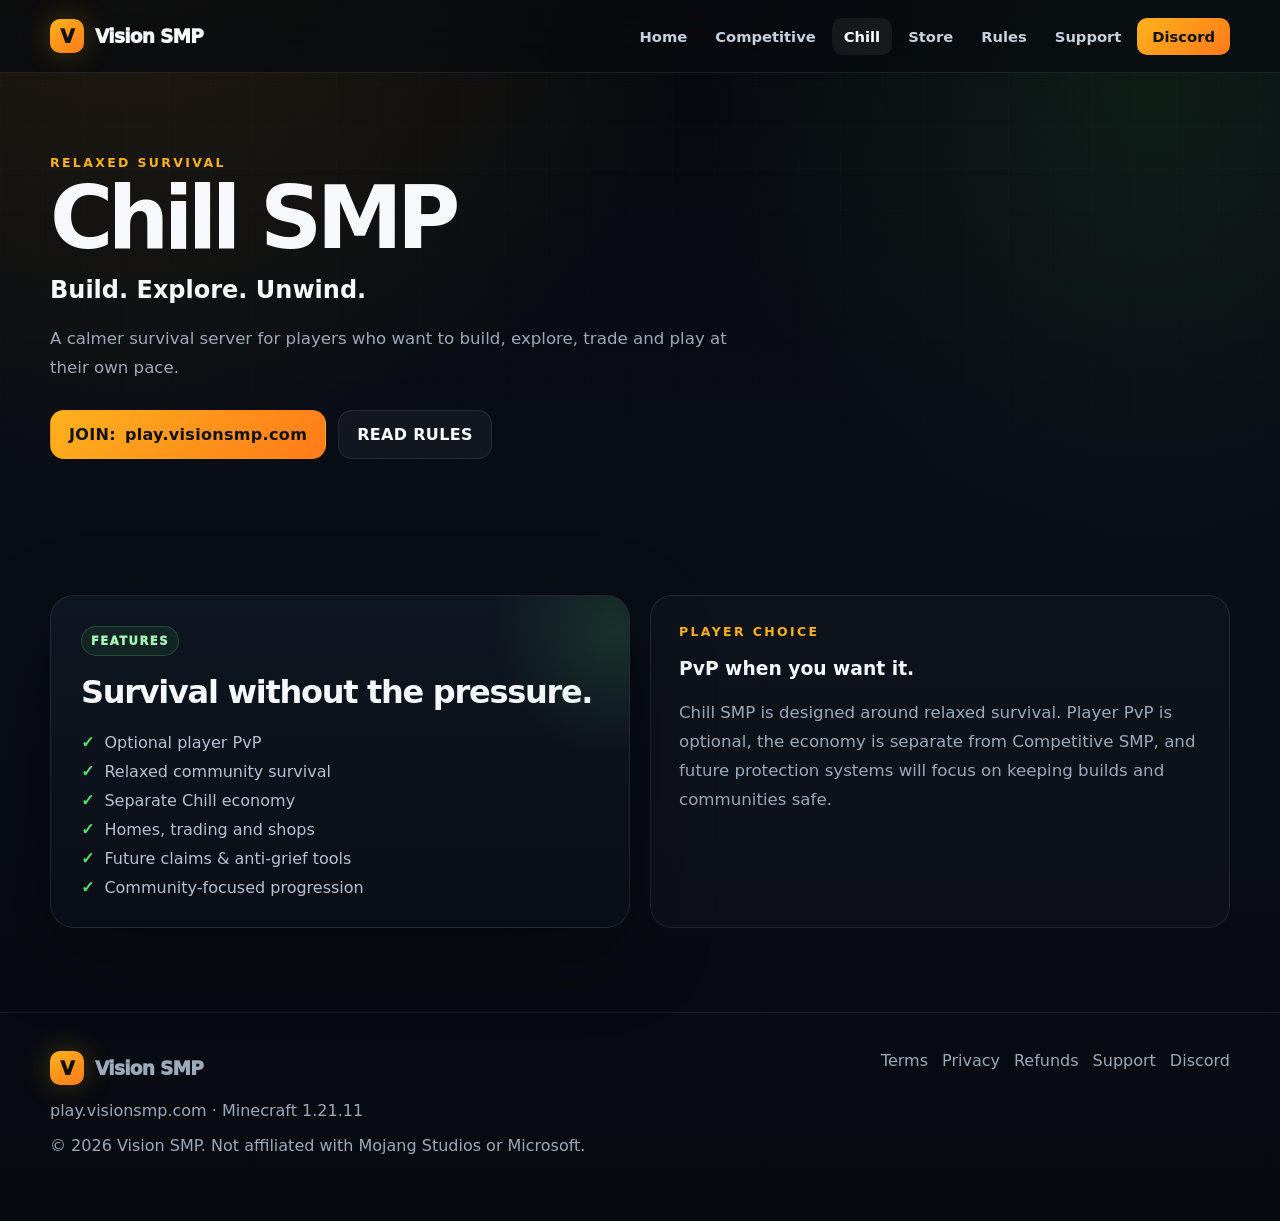
==== chill.html @ ebf687ab "Add files via upload" ====
<!doctype html>
<html lang="en"><head>
<meta charset="utf-8"><meta name="viewport" content="width=device-width,initial-scale=1">
<title>Chill SMP — Vision SMP</title><meta name="description" content="Vision SMP relaxed survival server.">
<link rel="stylesheet" href="/css/style.css"></head>
<body data-mode="chill"><div id="site-nav"></div><main><section id="mode-page" class="page-hero"><div class="container">
    <div id="mode-badge" class="eyebrow"></div><h1 id="mode-name"></h1>
    <h2 id="mode-kicker"></h2><p id="mode-desc" class="section-copy"></p>
    <div class="actions"><a class="btn btn-primary" href="/index.html">JOIN: <span data-ip></span></a><a class="btn btn-secondary" href="/rules.html">READ RULES</a></div>
    </div></section>
    <section class="section"><div class="container cards-2">
      <div class="mode-card green reveal"><span class="badge">FEATURES</span><h3>Survival without the pressure.</h3><ul id="mode-features" class="feature-list"></ul></div>
      <div class="content-card reveal"><div class="eyebrow">PLAYER CHOICE</div><h3>PvP when you want it.</h3><p class="section-copy">Chill SMP is designed around relaxed survival. Player PvP is optional, the economy is separate from Competitive SMP, and future protection systems will focus on keeping builds and communities safe.</p></div>
    </div></section></main><div id="site-footer"></div>
<script src="/js/content.js"></script><script src="/js/site.js"></script></body></html>
---- css/style.css ----
:root{
  --bg:#070a0f;
  --bg2:#0b1018;
  --panel:rgba(17,24,36,.72);
  --panel2:rgba(12,18,28,.92);
  --line:rgba(255,255,255,.09);
  --text:#f6f8fb;
  --muted:#9ca9ba;
  --gold:#ffb21d;
  --gold2:#ff7a18;
  --green:#56e06f;
  --cyan:#62d8ff;
  --shadow:0 24px 80px rgba(0,0,0,.38);
  --radius:24px;
}
*{box-sizing:border-box}
html{scroll-behavior:smooth}
body{
  margin:0;
  color:var(--text);
  background:
    radial-gradient(circle at 10% -10%, rgba(255,178,29,.12), transparent 34%),
    radial-gradient(circle at 90% 8%, rgba(86,224,111,.09), transparent 28%),
    linear-gradient(180deg,#07090d 0%,#090e16 48%,#070a0f 100%);
  font-family:Inter,ui-sans-serif,system-ui,-apple-system,BlinkMacSystemFont,"Segoe UI",sans-serif;
  min-height:100vh;
}
body::before{
  content:"";
  position:fixed; inset:0; pointer-events:none; z-index:-1;
  background-image:
    linear-gradient(rgba(255,255,255,.025) 1px,transparent 1px),
    linear-gradient(90deg,rgba(255,255,255,.025) 1px,transparent 1px);
  background-size:42px 42px;
  mask-image:linear-gradient(to bottom,rgba(0,0,0,.65),transparent 78%);
}
a{color:inherit;text-decoration:none}
button,input,textarea{font:inherit}
.container{width:min(1180px,calc(100% - 38px));margin:0 auto}
.muted{color:var(--muted)}
.eyebrow{font-size:.78rem;letter-spacing:.19em;font-weight:900;color:var(--gold)}
.section{padding:84px 0}
.section-tight{padding:52px 0}
.section-title{font-size:clamp(2rem,5vw,3.6rem);line-height:.98;margin:.35rem 0 1rem;letter-spacing:-.055em}
.section-copy{max-width:720px;color:var(--muted);font-size:1.04rem;line-height:1.75}
.glow-line{height:1px;background:linear-gradient(90deg,transparent,var(--gold),transparent);opacity:.5}
.nav{
  position:sticky; top:0; z-index:30;
  background:rgba(7,10,15,.72);
  backdrop-filter:blur(18px);
  border-bottom:1px solid var(--line);
}
.nav-inner{height:72px;display:flex;align-items:center;justify-content:space-between;gap:20px}
.brand{font-weight:1000;letter-spacing:-.04em;font-size:1.16rem;display:flex;align-items:center;gap:11px}
.brand-mark{
  width:34px;height:34px;border-radius:10px;
  display:grid;place-items:center;
  background:linear-gradient(145deg,var(--gold),var(--gold2));
  color:#111;font-weight:1000;
  box-shadow:0 0 28px rgba(255,178,29,.25)
}
.nav-links{display:flex;align-items:center;gap:4px}
.nav-links a{padding:10px 12px;color:#c7d0dc;font-size:.92rem;font-weight:750;border-radius:10px}
.nav-links a:hover,.nav-links a.active{color:#fff;background:rgba(255,255,255,.06)}
.nav-cta{padding:10px 15px!important;background:linear-gradient(135deg,var(--gold),var(--gold2))!important;color:#101216!important}
.menu-btn{display:none;border:1px solid var(--line);background:rgba(255,255,255,.04);color:#fff;border-radius:11px;padding:8px 11px}
.hero{position:relative;overflow:hidden;padding:105px 0 70px}
.hero::after{
  content:"";position:absolute;width:560px;height:560px;border-radius:50%;
  right:-170px;top:-140px;background:radial-gradient(circle,rgba(255,178,29,.15),transparent 66%);
  pointer-events:none
}
.hero-grid{display:grid;grid-template-columns:1.1fr .9fr;align-items:center;gap:70px}
.hero h1{font-size:clamp(3.25rem,8vw,6.9rem);line-height:.82;letter-spacing:-.075em;margin:15px 0 25px;max-width:900px}
.hero h1 span{display:block;color:transparent;background:linear-gradient(135deg,#fff 10%,#b8c4d2 90%);background-clip:text}
.hero h1 .hot{background:linear-gradient(135deg,var(--gold),#ffd76a);background-clip:text}
.hero p{font-size:1.12rem;color:var(--muted);line-height:1.75;max-width:650px}
.actions{display:flex;gap:12px;flex-wrap:wrap;margin-top:28px}
.btn{
  border:1px solid var(--line);border-radius:14px;padding:14px 18px;
  font-weight:900;letter-spacing:.02em;cursor:pointer;
  transition:.18s transform,.18s border-color,.18s background;
  display:inline-flex;align-items:center;justify-content:center;gap:9px
}
.btn:hover{transform:translateY(-2px)}
.btn-primary{background:linear-gradient(135deg,var(--gold),var(--gold2));color:#111;border-color:transparent}
.btn-secondary{background:rgba(255,255,255,.045);color:#fff}
.copy-status{min-height:20px;margin-top:10px;color:var(--green);font-size:.88rem;font-weight:800}
.hero-console{
  position:relative;border:1px solid var(--line);border-radius:28px;padding:22px;
  background:linear-gradient(180deg,rgba(17,24,36,.88),rgba(9,13,20,.9));
  box-shadow:var(--shadow);overflow:hidden
}
.hero-console::before{
  content:"";position:absolute;inset:0;background:linear-gradient(130deg,rgba(255,178,29,.08),transparent 35%,rgba(86,224,111,.06));
  pointer-events:none
}
.server-top{display:flex;align-items:center;justify-content:space-between;gap:12px;margin-bottom:18px}
.status-pill{display:inline-flex;gap:8px;align-items:center;padding:7px 10px;border-radius:999px;background:rgba(86,224,111,.09);border:1px solid rgba(86,224,111,.22);color:#a6f6b5;font-weight:850;font-size:.8rem}
.dot{width:8px;height:8px;border-radius:50%;background:var(--green);box-shadow:0 0 15px rgba(86,224,111,.7)}
.ip-box{padding:20px;border-radius:18px;background:#090e16;border:1px solid var(--line);margin-bottom:14px}
.ip-label{font-size:.74rem;color:var(--muted);font-weight:900;letter-spacing:.16em}
.ip-value{font-size:clamp(1.25rem,3vw,2rem);font-weight:1000;letter-spacing:-.04em;margin-top:6px}
.mode-mini{display:grid;grid-template-columns:1fr 1fr;gap:12px}
.mini{border:1px solid var(--line);background:rgba(255,255,255,.03);padding:16px;border-radius:17px}
.mini strong{display:block;margin-bottom:5px}
.mini small{color:var(--muted)}
.stats{display:grid;grid-template-columns:repeat(4,1fr);gap:12px}
.stat{padding:22px;border:1px solid var(--line);border-radius:18px;background:rgba(255,255,255,.025)}
.stat b{font-size:1.45rem;display:block;letter-spacing:-.035em}
.stat span{font-size:.76rem;color:var(--muted);letter-spacing:.14em;font-weight:900}
.cards-2{display:grid;grid-template-columns:1fr 1fr;gap:20px}
.mode-card{
  position:relative;border:1px solid var(--line);background:linear-gradient(180deg,rgba(17,24,36,.8),rgba(10,15,23,.88));
  border-radius:var(--radius);padding:30px;overflow:hidden;box-shadow:var(--shadow)
}
.mode-card::before{
  content:"";position:absolute;width:270px;height:270px;border-radius:50%;right:-120px;top:-100px;
  background:radial-gradient(circle,rgba(255,178,29,.16),transparent 65%)
}
.mode-card.green::before{background:radial-gradient(circle,rgba(86,224,111,.14),transparent 65%)}
.badge{display:inline-flex;padding:7px 9px;border:1px solid rgba(255,178,29,.22);color:#ffd471;background:rgba(255,178,29,.08);border-radius:999px;font-size:.72rem;font-weight:1000;letter-spacing:.13em}
.green .badge{border-color:rgba(86,224,111,.22);color:#a8f4b5;background:rgba(86,224,111,.08)}
.mode-card h3{font-size:2rem;margin:17px 0 7px;letter-spacing:-.04em}
.mode-card .kicker{font-weight:900;color:#d9e0ea}
.feature-list{display:grid;gap:10px;margin:22px 0 0;padding:0;list-style:none}
.feature-list li{color:#b7c1cf;display:flex;gap:10px;align-items:flex-start}
.feature-list li::before{content:"✓";font-weight:1000;color:var(--gold)}
.green .feature-list li::before{color:var(--green)}
.rank-grid{display:grid;grid-template-columns:repeat(3,1fr);gap:18px}
.rank-card{position:relative;padding:27px;border:1px solid var(--line);border-radius:22px;background:rgba(255,255,255,.03)}
.rank-card.featured{border-color:rgba(255,178,29,.4);transform:translateY(-7px);box-shadow:0 20px 70px rgba(255,178,29,.08)}
.rank-card h3{font-size:1.8rem;margin:7px 0}
.rank-label{font-size:.72rem;letter-spacing:.15em;font-weight:1000;color:var(--muted)}
.price{font-weight:1000;color:var(--gold);margin:18px 0}
.rank-card ul{padding:0;list-style:none;display:grid;gap:10px;color:#bdc7d4}
.rank-card li::before{content:"+";color:var(--gold);font-weight:1000;margin-right:8px}
.callout{padding:34px;border:1px solid var(--line);border-radius:26px;background:linear-gradient(135deg,rgba(255,178,29,.08),rgba(86,224,111,.04));display:flex;align-items:center;justify-content:space-between;gap:24px}
.callout h3{font-size:1.8rem;margin:0 0 8px;letter-spacing:-.04em}
.page-hero{padding:82px 0 52px}
.page-hero h1{font-size:clamp(2.8rem,7vw,5.4rem);margin:10px 0 15px;letter-spacing:-.065em;line-height:.88}
.content-card{padding:28px;border:1px solid var(--line);border-radius:22px;background:rgba(255,255,255,.025)}
.rule-grid{display:grid;grid-template-columns:repeat(2,1fr);gap:14px}
.rule{padding:22px;border:1px solid var(--line);border-radius:17px;background:rgba(255,255,255,.025)}
.rule h3{margin:0 0 8px}
.rule p{margin:0;color:var(--muted);line-height:1.65}
.support-grid{display:grid;grid-template-columns:repeat(3,1fr);gap:16px}
.support-card{padding:24px;border:1px solid var(--line);border-radius:20px;background:rgba(255,255,255,.025)}
.support-card h3{margin-top:0}
.legal h2{margin-top:34px}
.legal p,.legal li{color:#b7c1cf;line-height:1.78}
.footer{border-top:1px solid var(--line);padding:38px 0 50px;color:var(--muted)}
.footer-inner{display:flex;justify-content:space-between;gap:28px;align-items:flex-start}
.footer-links{display:flex;gap:14px;flex-wrap:wrap}
.footer a:hover{color:#fff}
.reveal{opacity:0;transform:translateY(12px);transition:.5s opacity,.5s transform}
.reveal.visible{opacity:1;transform:none}
@media(max-width:900px){
  .hero-grid,.cards-2{grid-template-columns:1fr}
  .hero{padding-top:70px}
  .hero-console{max-width:650px}
  .rank-grid{grid-template-columns:1fr}
  .rank-card.featured{transform:none}
  .stats{grid-template-columns:1fr 1fr}
  .support-grid{grid-template-columns:1fr}
  .nav-links{display:none;position:absolute;top:72px;left:19px;right:19px;padding:12px;background:#0d131d;border:1px solid var(--line);border-radius:15px;flex-direction:column;align-items:stretch}
  .nav-links.open{display:flex}
  .menu-btn{display:block}
}
@media(max-width:620px){
  .container{width:min(100% - 26px,1180px)}
  .hero h1{font-size:3.6rem}
  .stats,.rule-grid,.mode-mini{grid-template-columns:1fr}
  .section{padding:62px 0}
  .callout,.footer-inner{flex-direction:column}
}
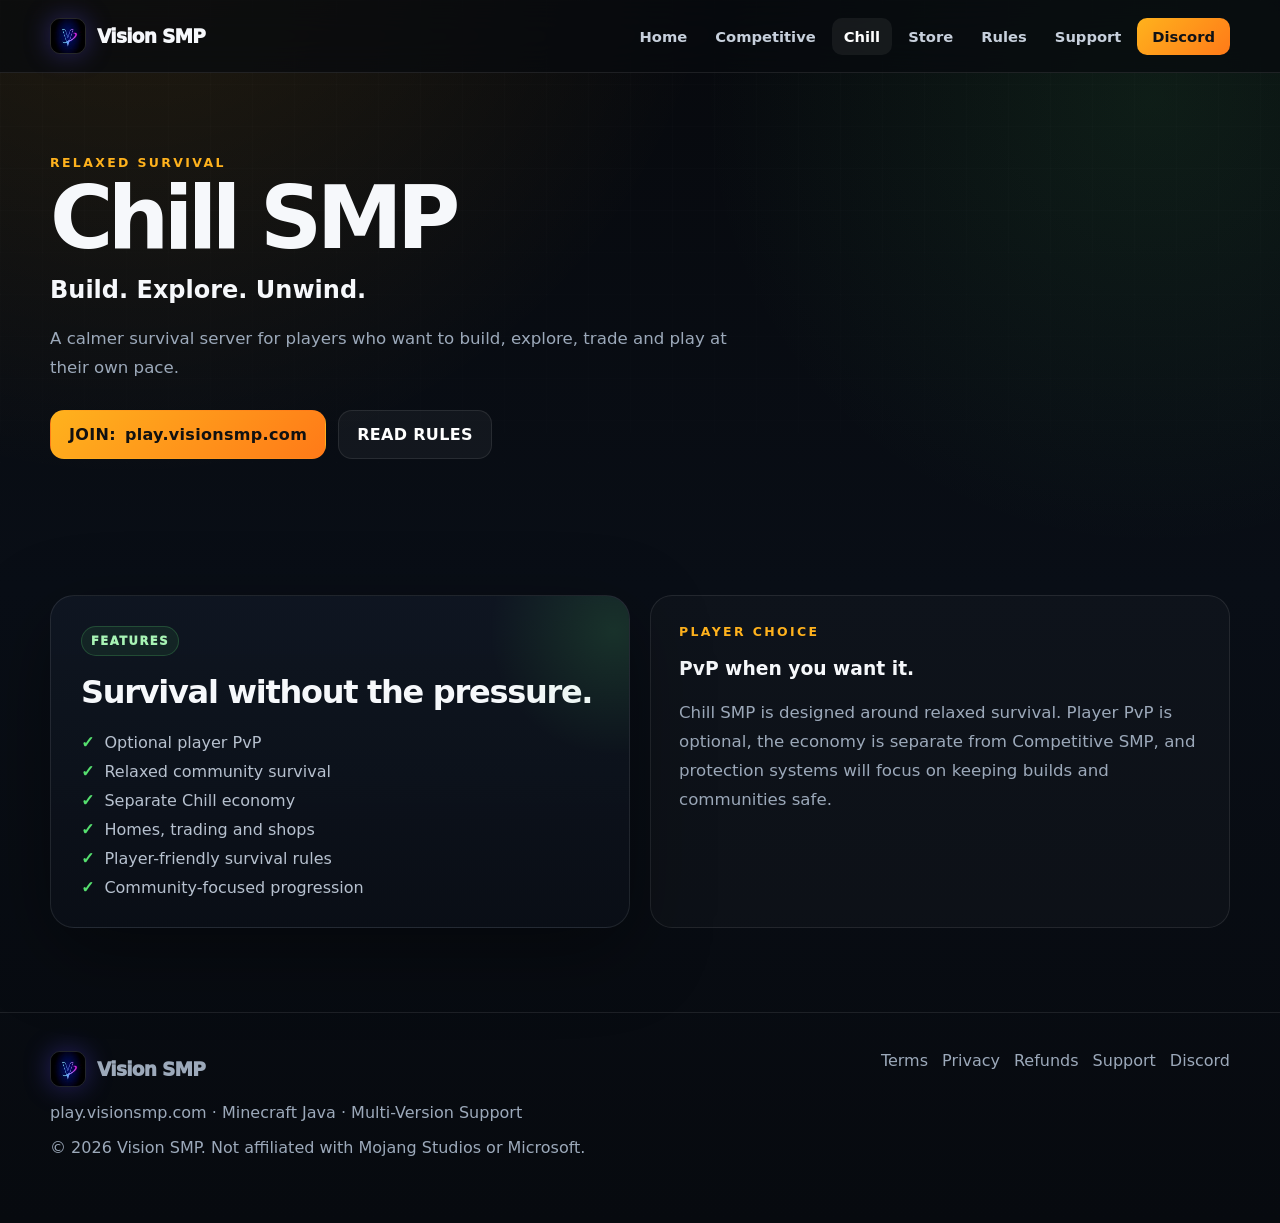
==== commit 2fcfb3ec: "Add files via upload" ====
--- a/chill.html
+++ b/chill.html
@@ -2,7 +2,8 @@
 <html lang="en"><head>
 <meta charset="utf-8"><meta name="viewport" content="width=device-width,initial-scale=1">
 <title>Chill SMP — Vision SMP</title><meta name="description" content="Vision SMP relaxed survival server.">
-<link rel="stylesheet" href="/css/style.css"></head>
+<link rel="icon" type="image/png" href="/assets/server-icon.png">
+  <link rel="stylesheet" href="/css/style.css"></head>
 <body data-mode="chill"><div id="site-nav"></div><main><section id="mode-page" class="page-hero"><div class="container">
     <div id="mode-badge" class="eyebrow"></div><h1 id="mode-name"></h1>
     <h2 id="mode-kicker"></h2><p id="mode-desc" class="section-copy"></p>
@@ -10,6 +11,6 @@
     </div></section>
     <section class="section"><div class="container cards-2">
       <div class="mode-card green reveal"><span class="badge">FEATURES</span><h3>Survival without the pressure.</h3><ul id="mode-features" class="feature-list"></ul></div>
-      <div class="content-card reveal"><div class="eyebrow">PLAYER CHOICE</div><h3>PvP when you want it.</h3><p class="section-copy">Chill SMP is designed around relaxed survival. Player PvP is optional, the economy is separate from Competitive SMP, and future protection systems will focus on keeping builds and communities safe.</p></div>
+      <div class="content-card reveal"><div class="eyebrow">PLAYER CHOICE</div><h3>PvP when you want it.</h3><p class="section-copy">Chill SMP is designed around relaxed survival. Player PvP is optional, the economy is separate from Competitive SMP, and protection systems will focus on keeping builds and communities safe.</p></div>
     </div></section></main><div id="site-footer"></div>
 <script src="/js/content.js"></script><script src="/js/site.js"></script></body></html>
--- a/css/style.css
+++ b/css/style.css
@@ -175,3 +175,12 @@
   .section{padding:62px 0}
   .callout,.footer-inner{flex-direction:column}
 }
+
+.brand-icon{
+  width:36px;
+  height:36px;
+  object-fit:cover;
+  border-radius:10px;
+  box-shadow:0 0 26px rgba(91,75,255,.35);
+  border:1px solid rgba(255,255,255,.11);
+}
